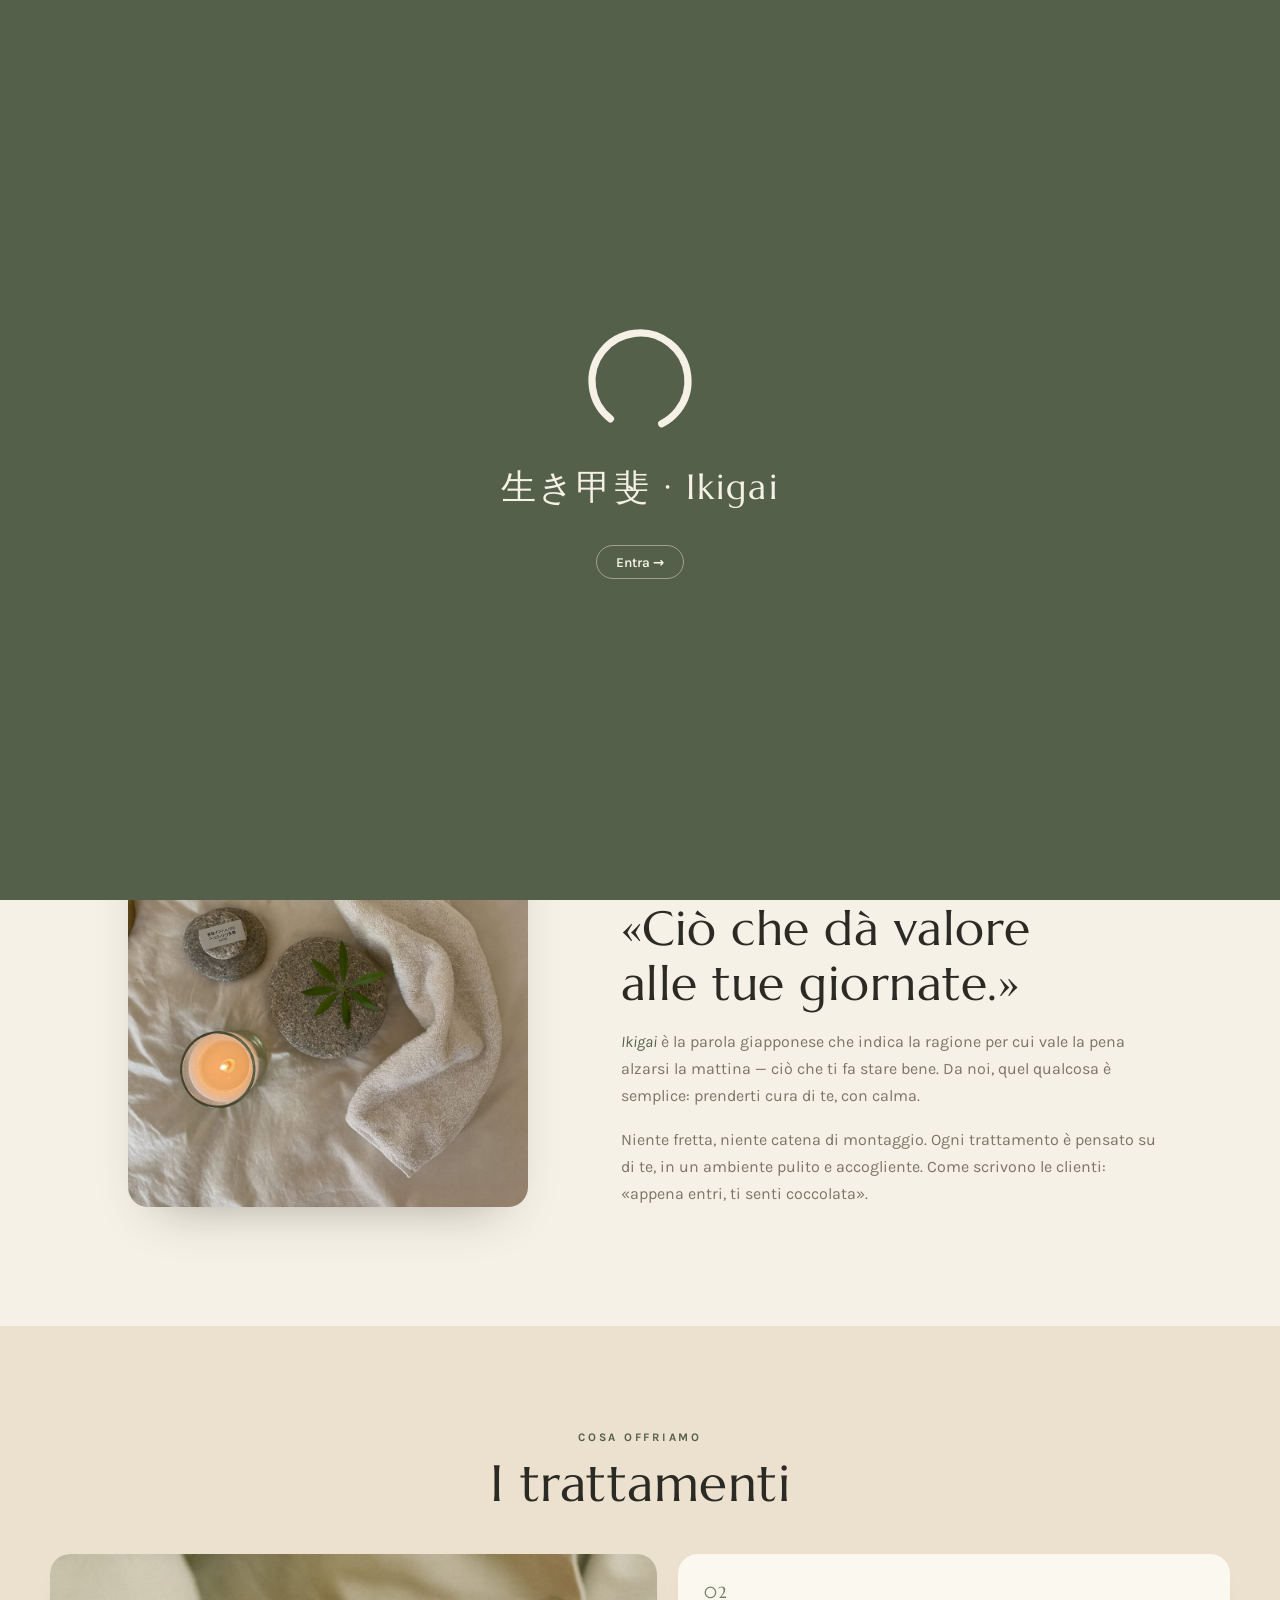
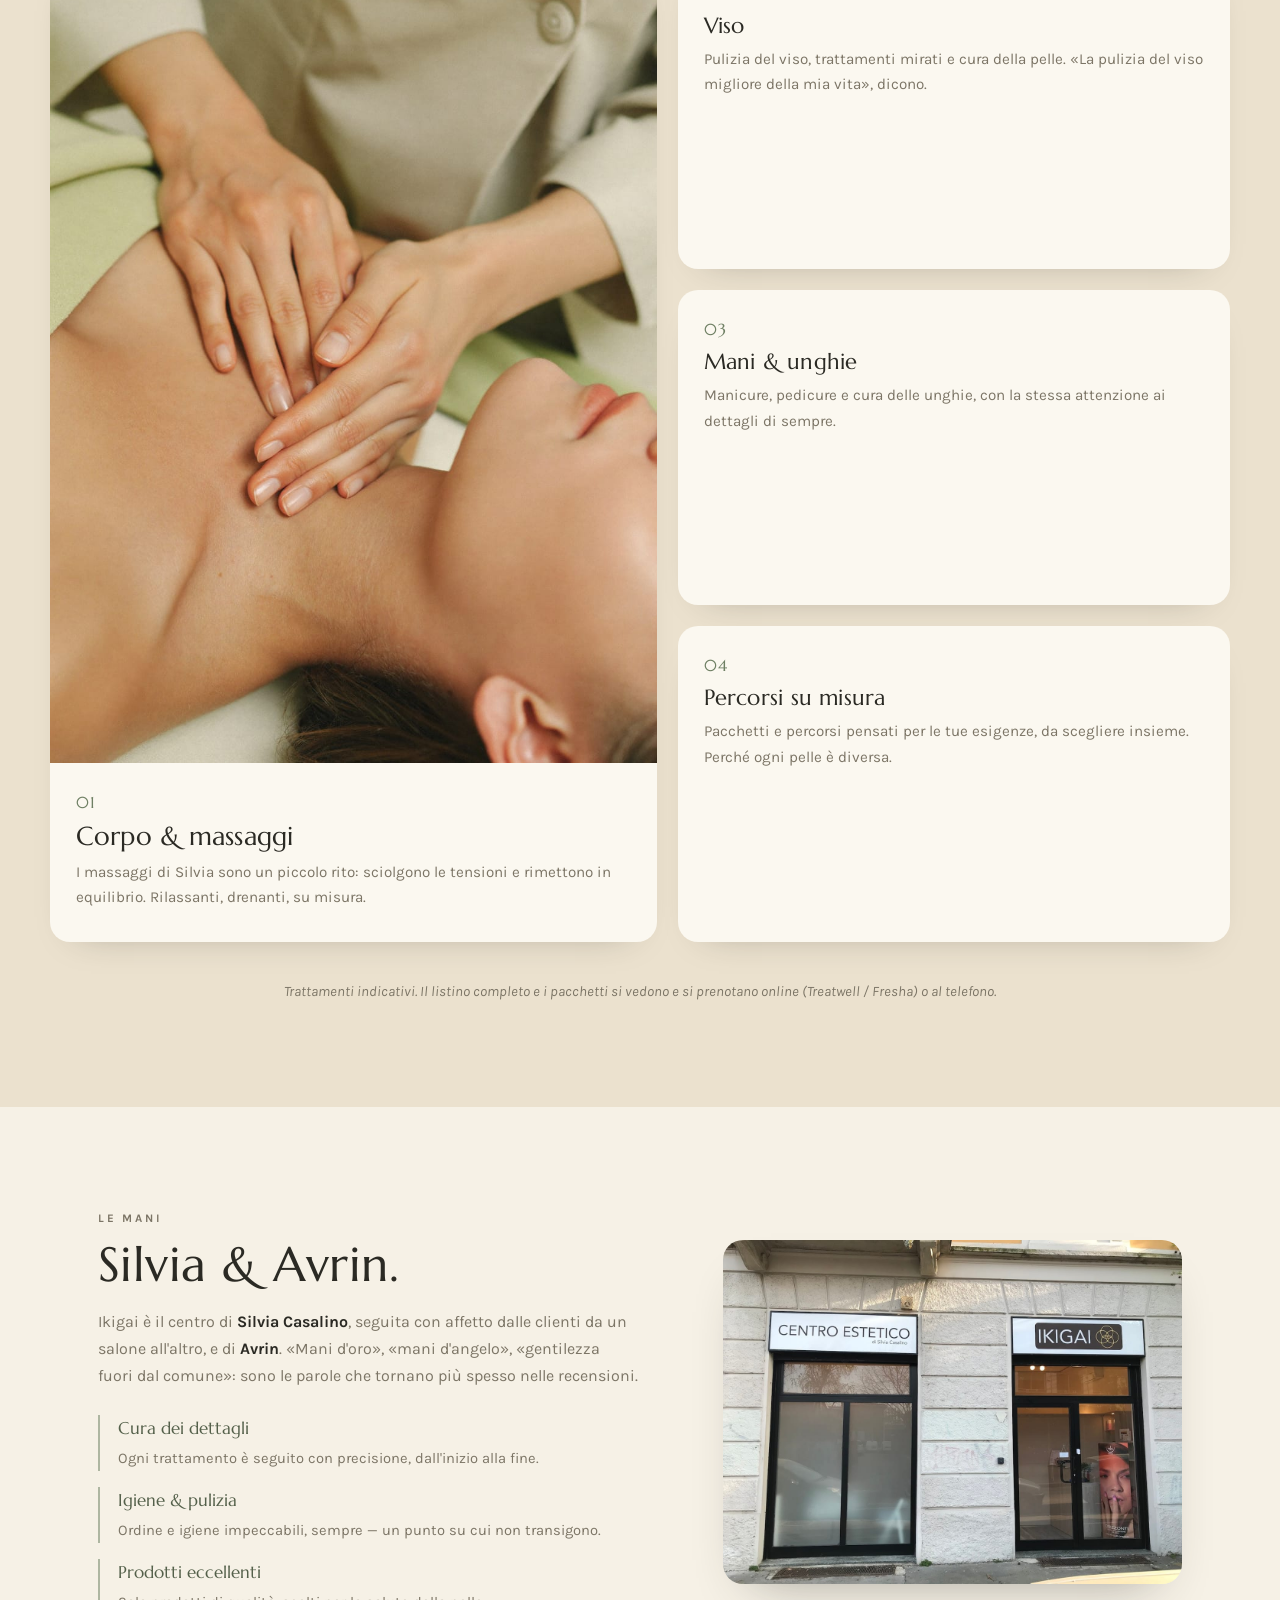
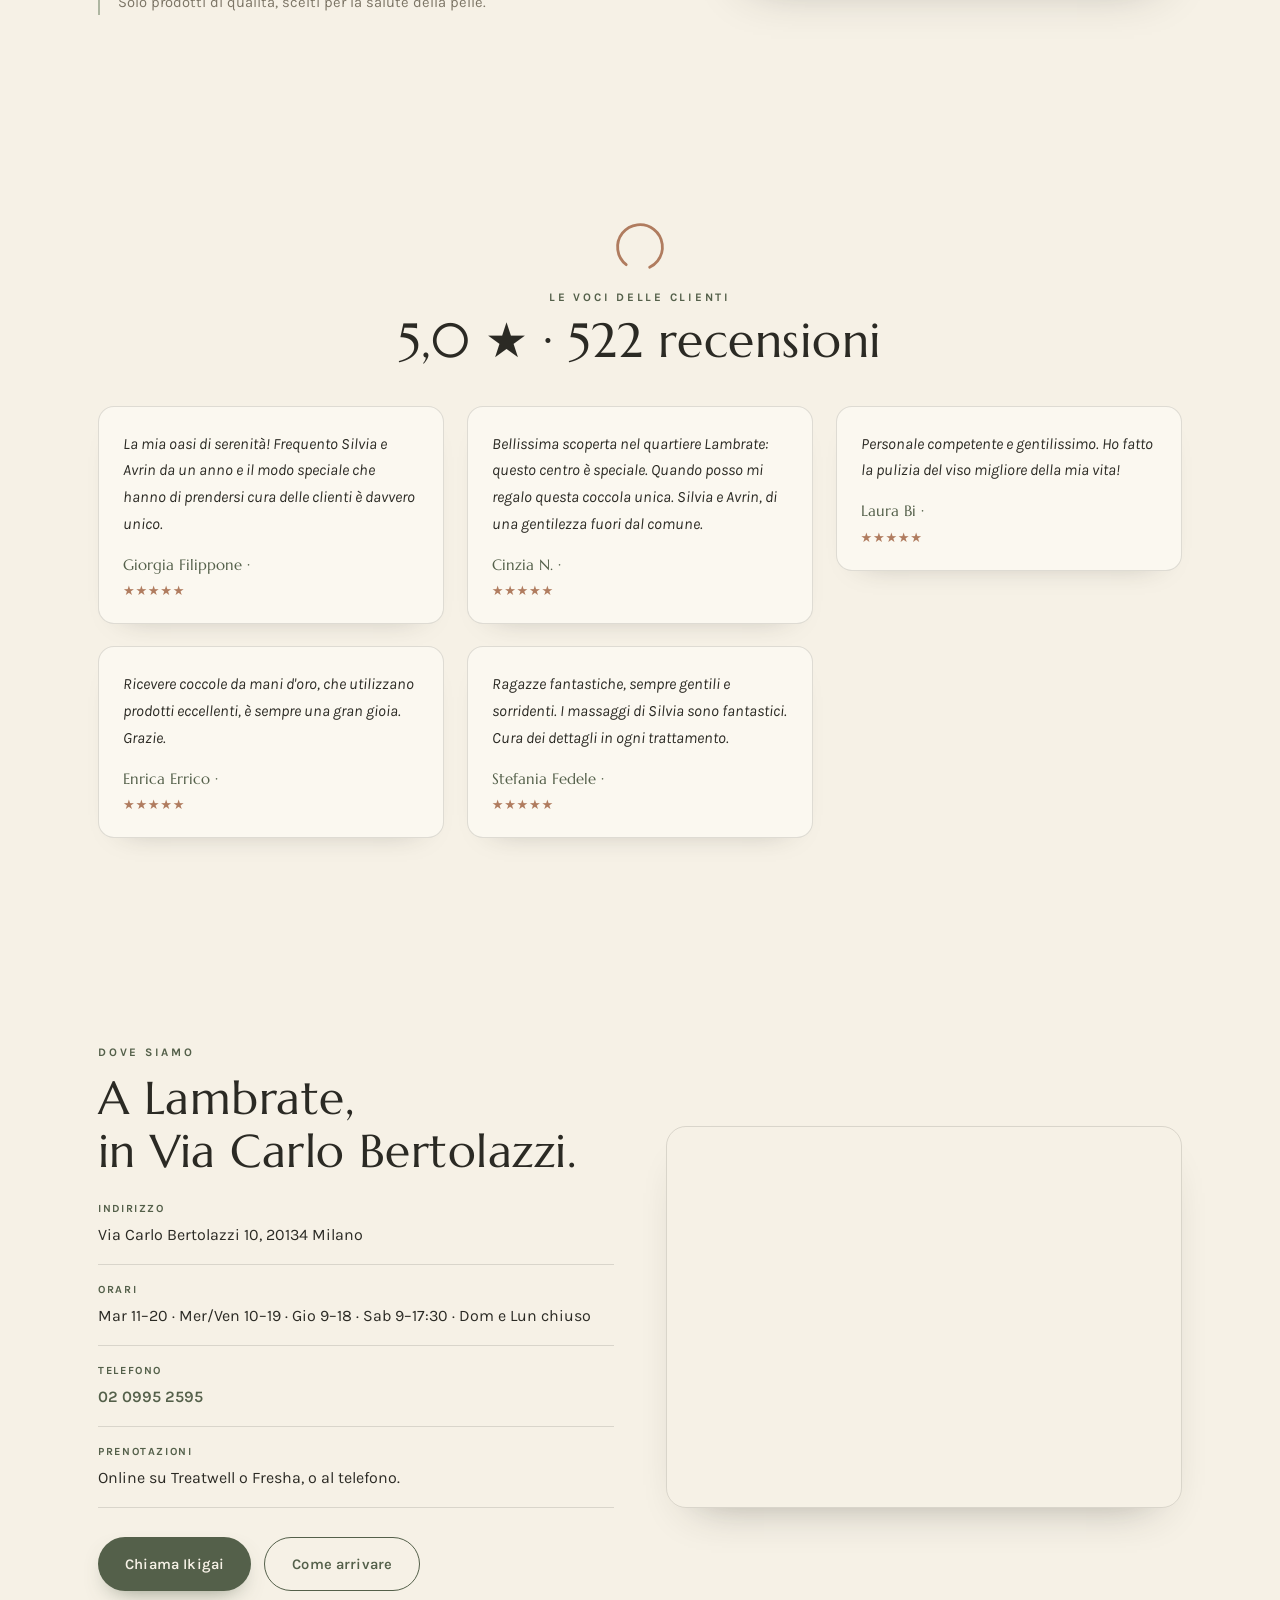
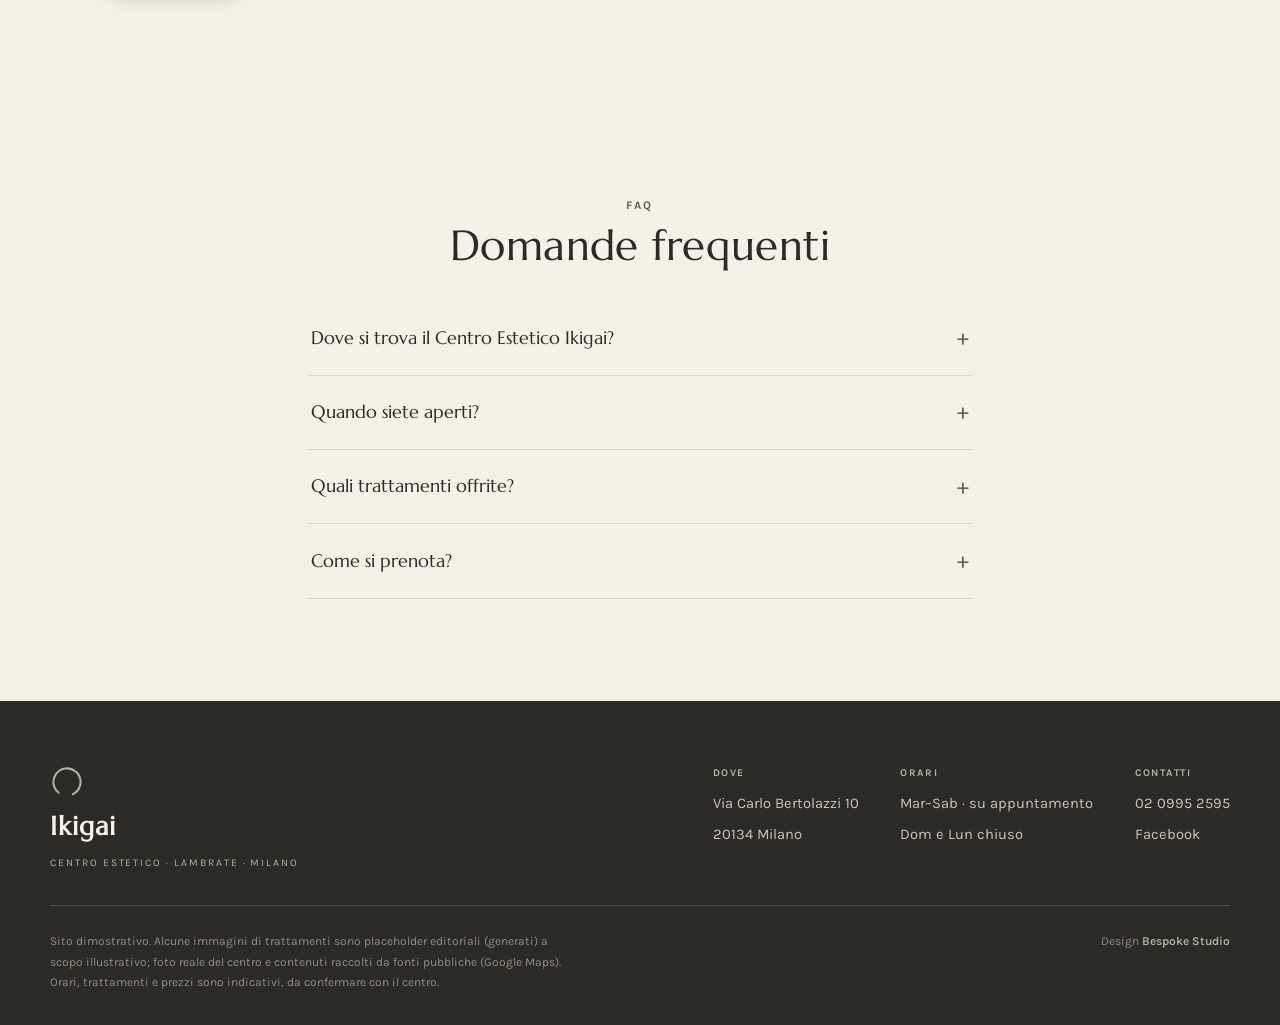
==== index.html @ fe8ebd53 "Ikigai — sito vetrina centro estetico Lambrate Co-Authored-By: Claude Opus 4.8 <noreply@anthropic.co" ====
<!DOCTYPE html>
<html lang="it">
<head>
<meta charset="UTF-8" />
<meta name="viewport" content="width=device-width, initial-scale=1.0" />
<title>Ikigai — centro estetico & benessere a Lambrate · Milano</title>
<meta name="description" content="Centro Estetico Ikigai di Silvia Casalino: la tua oasi di serenità a Lambrate (Via Carlo Bertolazzi 10, Milano). Viso, corpo, massaggi e unghie. 5,0 su 522 recensioni. Prenditi cura di te." />
<link rel="canonical" href="https://rotenzark.github.io/ikigai/" />
<meta name="theme-color" content="#556049" />
<meta property="og:type" content="business.business" />
<meta property="og:site_name" content="Ikigai — Centro Estetico" />
<meta property="og:title" content="Ikigai — centro estetico & benessere · Lambrate" />
<meta property="og:description" content="La tua oasi di serenità a Lambrate. Viso, corpo, massaggi e unghie. 5,0 su 522 recensioni." />
<meta property="og:image" content="https://rotenzark.github.io/ikigai/img/og-image.jpg" />
<meta property="og:url" content="https://rotenzark.github.io/ikigai/" />
<meta property="og:locale" content="it_IT" />
<meta name="twitter:card" content="summary_large_image" />
<meta name="twitter:title" content="Ikigai — Centro Estetico · Lambrate, Milano" />
<meta name="twitter:description" content="La tua oasi di serenità. Viso, corpo, massaggi e unghie. 5,0/522." />
<meta name="twitter:image" content="https://rotenzark.github.io/ikigai/img/og-image.jpg" />
<link rel="icon" href="img/favicon.svg" type="image/svg+xml" />
<link rel="icon" href="img/favicon-32.png" sizes="32x32" type="image/png" />
<link rel="apple-touch-icon" href="img/apple-touch-icon.png" />
<link rel="preconnect" href="https://fonts.googleapis.com" />
<link rel="preconnect" href="https://fonts.gstatic.com" crossorigin />
<link href="https://fonts.googleapis.com/css2?family=Marcellus&family=Karla:wght@400;500;600;700&display=swap" rel="stylesheet" />
<link rel="stylesheet" href="css/styles.css?v=1" />
<script type="application/ld+json">
{
  "@context": "https://schema.org", "@type": "DaySpa",
  "name": "Centro Estetico Ikigai",
  "description": "Centro estetico e benessere a Lambrate, Milano: trattamenti viso, corpo, massaggi e unghie. La tua oasi di serenità.",
  "url": "https://rotenzark.github.io/ikigai/",
  "telephone": "+390209952595", "priceRange": "€€",
  "image": "https://rotenzark.github.io/ikigai/img/hero-viso.jpg",
  "address": { "@type": "PostalAddress", "streetAddress": "Via Carlo Bertolazzi 10", "addressLocality": "Milano", "postalCode": "20134", "addressCountry": "IT" },
  "geo": { "@type": "GeoCoordinates", "latitude": 45.4838968, "longitude": 9.2400491 },
  "aggregateRating": { "@type": "AggregateRating", "ratingValue": "5.0", "reviewCount": "522" },
  "openingHoursSpecification": [
    { "@type": "OpeningHoursSpecification", "dayOfWeek": "Tuesday", "opens": "11:00", "closes": "20:00" },
    { "@type": "OpeningHoursSpecification", "dayOfWeek": ["Wednesday","Friday"], "opens": "10:00", "closes": "19:00" },
    { "@type": "OpeningHoursSpecification", "dayOfWeek": "Thursday", "opens": "09:00", "closes": "18:00" },
    { "@type": "OpeningHoursSpecification", "dayOfWeek": "Saturday", "opens": "09:00", "closes": "17:30" }
  ],
  "sameAs": ["https://www.facebook.com/CentroEsteticoIkigai"]
}
</script>
<script type="application/ld+json">
{
  "@context": "https://schema.org", "@type": "FAQPage",
  "mainEntity": [
    { "@type": "Question", "name": "Dove si trova il Centro Estetico Ikigai?", "acceptedAnswer": { "@type": "Answer", "text": "In Via Carlo Bertolazzi 10, a Lambrate (Milano)." } },
    { "@type": "Question", "name": "Quando siete aperti?", "acceptedAnswer": { "@type": "Answer", "text": "Martedì 11–20, mercoledì e venerdì 10–19, giovedì 9–18, sabato 9–17:30. Domenica e lunedì chiuso." } },
    { "@type": "Question", "name": "Quali trattamenti offrite?", "acceptedAnswer": { "@type": "Answer", "text": "Trattamenti viso, corpo e massaggi, unghie, e percorsi personalizzati. Su appuntamento." } },
    { "@type": "Question", "name": "Come si prenota?", "acceptedAnswer": { "@type": "Answer", "text": "Online tramite Treatwell o Fresha, oppure chiamando lo 02 0995 2595." } }
  ]
}
</script>
</head>
<body>

<div id="intro" aria-hidden="true">
  <div class="intro-mark">
    <svg class="enso enso-lg" viewBox="0 0 100 100" aria-hidden="true"><circle cx="50" cy="50" r="40" pathLength="100"/></svg>
    <p>生き甲斐 · Ikigai</p>
  </div>
  <button id="intro-skip" data-i18n="intro.skip">Entra →</button>
</div>

<header id="site-header">
  <a href="#top" class="brand" aria-label="Ikigai — home">
    <svg class="enso" viewBox="0 0 100 100" aria-hidden="true"><circle cx="50" cy="50" r="40" pathLength="100"/></svg>
    <span class="brand-txt"><b>Ikigai</b><i data-i18n="brand.sub">Centro estetico · Lambrate</i></span>
  </a>
  <nav class="nav" aria-label="Navigazione">
    <a href="#ikigai" data-i18n="nav.ikigai">Il nome</a>
    <a href="#trattamenti" data-i18n="nav.tratt">Trattamenti</a>
    <a href="#mani" data-i18n="nav.mani">Silvia &amp; Avrin</a>
    <a href="#dove" data-i18n="nav.dove">Dove</a>
  </nav>
  <div class="head-actions">
    <div class="lang" role="group" aria-label="Lingua"><button data-lang="it" class="active">IT</button><span>/</span><button data-lang="en">EN</button></div>
    <a class="btn-book" href="tel:+390209952595"><span data-i18n="cta.book">Prenota</span></a>
    <button id="burger" aria-label="Menu" aria-expanded="false"><span></span><span></span><span></span></button>
  </div>
</header>

<!-- HERO -->
<section id="top" class="hero">
  <div class="hero-copy">
    <p class="hero-kicker reveal" data-i18n="hero.kicker">Centro estetico &amp; benessere · Lambrate</p>
    <h1 class="hero-title reveal reveal-d1">Ikigai</h1>
    <p class="hero-claim reveal reveal-d1" data-i18n="hero.claim">La tua oasi di serenità.</p>
    <p class="hero-sub reveal reveal-d2" data-i18n="hero.sub">Un piccolo centro estetico in Via Carlo Bertolazzi, dove Silvia e Avrin si prendono cura di te con mani d'oro. Viso, corpo, massaggi e unghie — con la calma e la cura di una vera coccola.</p>
    <div class="hero-cta reveal reveal-d3">
      <a class="btn btn-solid" href="tel:+390209952595" data-i18n="hero.cta1">Prenota il tuo momento</a>
      <a class="btn btn-line" href="#trattamenti" data-i18n="hero.cta2">I trattamenti</a>
    </div>
    <div class="hero-facts reveal reveal-d3">
      <span class="hf-live"><span id="live-dot"></span> <span id="live-text" data-i18n="hero.live">Controllo orari…</span></span>
      <span data-i18n="hero.f2">★ 5,0 · 522 recensioni</span>
    </div>
  </div>
  <div class="hero-media reveal reveal-d2">
    <svg class="hero-enso enso" viewBox="0 0 100 100" aria-hidden="true"><circle cx="50" cy="50" r="40" pathLength="100"/></svg>
    <figure class="hero-photo"><img src="img/hero-viso.jpg" alt="Un trattamento viso rilassante da Ikigai" width="1200" height="1600" fetchpriority="high" /></figure>
  </div>
</section>

<!-- IKIGAI · il nome -->
<section id="ikigai" class="section ikigai-s">
  <figure class="ikigai-photo reveal"><img src="img/zen.jpg" alt="Dettaglio zen: candela, pietre e foglia" width="1000" height="1000" loading="lazy" /></figure>
  <div class="ikigai-copy reveal">
    <svg class="enso enso-accent" viewBox="0 0 100 100" aria-hidden="true"><circle cx="50" cy="50" r="40" pathLength="100"/></svg>
    <p class="kicker" data-i18n="ikigai.kicker">Il nome</p>
    <h2 data-i18n="ikigai.h2">«Ciò che dà valore<br>alle tue giornate.»</h2>
    <p data-i18n="ikigai.p1"><em>Ikigai</em> è la parola giapponese che indica la ragione per cui vale la pena alzarsi la mattina — ciò che ti fa stare bene. Da noi, quel qualcosa è semplice: prenderti cura di te, con calma.</p>
    <p data-i18n="ikigai.p2">Niente fretta, niente catena di montaggio. Ogni trattamento è pensato su di te, in un ambiente pulito e accogliente. Come scrivono le clienti: «appena entri, ti senti coccolata».</p>
  </div>
</section>

<!-- TRATTAMENTI -->
<section id="trattamenti" class="section trattamenti">
  <div class="tratt-head reveal"><p class="kicker" data-i18n="tratt.kicker">Cosa offriamo</p><h2 data-i18n="tratt.h2">I trattamenti</h2></div>
  <div class="tratt-grid">
    <article class="tr tr-feat reveal">
      <figure><img src="img/mani.jpg" alt="Un massaggio rilassante" width="1000" height="1250" loading="lazy" /></figure>
      <div class="tr-txt"><span class="tr-n">01</span><h3 data-i18n="t.1t">Corpo &amp; massaggi</h3><p data-i18n="t.1p">I massaggi di Silvia sono un piccolo rito: sciolgono le tensioni e rimettono in equilibrio. Rilassanti, drenanti, su misura.</p></div>
    </article>
    <article class="tr reveal reveal-d1"><span class="tr-n">02</span><h3 data-i18n="t.2t">Viso</h3><p data-i18n="t.2p">Pulizia del viso, trattamenti mirati e cura della pelle. «La pulizia del viso migliore della mia vita», dicono.</p></article>
    <article class="tr reveal reveal-d2"><span class="tr-n">03</span><h3 data-i18n="t.3t">Mani &amp; unghie</h3><p data-i18n="t.3p">Manicure, pedicure e cura delle unghie, con la stessa attenzione ai dettagli di sempre.</p></article>
    <article class="tr reveal reveal-d3"><span class="tr-n">04</span><h3 data-i18n="t.4t">Percorsi su misura</h3><p data-i18n="t.4p">Pacchetti e percorsi pensati per le tue esigenze, da scegliere insieme. Perché ogni pelle è diversa.</p></article>
  </div>
  <p class="tratt-note" data-i18n="tratt.note">Trattamenti indicativi. Il listino completo e i pacchetti si vedono e si prenotano online (Treatwell / Fresha) o al telefono.</p>
</section>

<!-- MANI · Silvia & Avrin -->
<section id="mani" class="section mani">
  <div class="mani-copy reveal">
    <p class="kicker" data-i18n="mani.kicker">Le mani</p>
    <h2 data-i18n="mani.h2">Silvia &amp; Avrin.</h2>
    <p data-i18n="mani.p1">Ikigai è il centro di <b>Silvia Casalino</b>, seguita con affetto dalle clienti da un salone all'altro, e di <b>Avrin</b>. «Mani d'oro», «mani d'angelo», «gentilezza fuori dal comune»: sono le parole che tornano più spesso nelle recensioni.</p>
    <ul class="mani-list">
      <li><b data-i18n="m.1t">Cura dei dettagli</b><span data-i18n="m.1p">Ogni trattamento è seguito con precisione, dall'inizio alla fine.</span></li>
      <li><b data-i18n="m.2t">Igiene &amp; pulizia</b><span data-i18n="m.2p">Ordine e igiene impeccabili, sempre — un punto su cui non transigono.</span></li>
      <li><b data-i18n="m.3t">Prodotti eccellenti</b><span data-i18n="m.3p">Solo prodotti di qualità, scelti per la salute della pelle.</span></li>
    </ul>
  </div>
  <figure class="mani-photo reveal"><img src="img/facciata.jpg" alt="L'ingresso del centro estetico Ikigai in Via Carlo Bertolazzi" width="1200" height="900" loading="lazy" /></figure>
</section>

<!-- RECENSIONI -->
<section id="recensioni" class="section recensioni">
  <div class="rev-head reveal">
    <svg class="enso enso-accent" viewBox="0 0 100 100" aria-hidden="true"><circle cx="50" cy="50" r="40" pathLength="100"/></svg>
    <p class="kicker" data-i18n="rev.kicker">Le voci delle clienti</p><h2 data-i18n="rev.h2">5,0 ★ · 522 recensioni</h2>
  </div>
  <div class="rev-grid">
    <blockquote class="rev reveal"><p>La mia oasi di serenità! Frequento Silvia e Avrin da un anno e il modo speciale che hanno di prendersi cura delle clienti è davvero unico.</p><cite>Giorgia Filippone · <span>★★★★★</span></cite></blockquote>
    <blockquote class="rev reveal reveal-d1"><p>Ricevere coccole da mani d'oro, che utilizzano prodotti eccellenti, è sempre una gran gioia. Grazie.</p><cite>Enrica Errico · <span>★★★★★</span></cite></blockquote>
    <blockquote class="rev reveal reveal-d2"><p>Bellissima scoperta nel quartiere Lambrate: questo centro è speciale. Quando posso mi regalo questa coccola unica. Silvia e Avrin, di una gentilezza fuori dal comune.</p><cite>Cinzia N. · <span>★★★★★</span></cite></blockquote>
    <blockquote class="rev reveal"><p>Ragazze fantastiche, sempre gentili e sorridenti. I massaggi di Silvia sono fantastici. Cura dei dettagli in ogni trattamento.</p><cite>Stefania Fedele · <span>★★★★★</span></cite></blockquote>
    <blockquote class="rev reveal reveal-d1"><p>Personale competente e gentilissimo. Ho fatto la pulizia del viso migliore della mia vita!</p><cite>Laura Bi · <span>★★★★★</span></cite></blockquote>
  </div>
</section>

<!-- DOVE -->
<section id="dove" class="section dove">
  <div class="dove-grid">
    <div class="dove-info reveal">
      <p class="kicker" data-i18n="dove.kicker">Dove siamo</p>
      <h2 data-i18n="dove.h2">A Lambrate,<br>in Via Carlo Bertolazzi.</h2>
      <ul class="dove-list">
        <li><b data-i18n="dove.addr">Indirizzo</b> Via Carlo Bertolazzi 10, 20134 Milano</li>
        <li><b data-i18n="dove.hours">Orari</b> <span data-i18n="dove.hoursv">Mar 11–20 · Mer/Ven 10–19 · Gio 9–18 · Sab 9–17:30 · Dom e Lun chiuso</span></li>
        <li><b data-i18n="dove.phone">Telefono</b> <a href="tel:+390209952595">02 0995 2595</a></li>
        <li><b data-i18n="dove.book">Prenotazioni</b> <span data-i18n="dove.bookv">Online su Treatwell o Fresha, o al telefono.</span></li>
      </ul>
      <div class="dove-cta">
        <a class="btn btn-solid" href="tel:+390209952595" data-i18n="dove.call">Chiama Ikigai</a>
        <a class="btn btn-line" href="https://www.google.com/maps/dir/?api=1&destination=Centro+Estetico+Ikigai+Via+Carlo+Bertolazzi+10+Milano" target="_blank" rel="noopener" data-i18n="dove.route">Come arrivare</a>
      </div>
    </div>
    <div class="dove-map reveal"><iframe title="Mappa Centro Estetico Ikigai" src="https://www.google.com/maps?q=Centro+Estetico+Ikigai+Via+Carlo+Bertolazzi+10+Milano&output=embed" loading="lazy" referrerpolicy="no-referrer-when-downgrade"></iframe></div>
  </div>
</section>

<!-- FAQ -->
<section id="faq" class="section faq">
  <div class="faq-head reveal"><p class="kicker">FAQ</p><h2 data-i18n="faq.h2">Domande frequenti</h2></div>
  <div class="faq-list reveal">
    <details><summary data-i18n="faq.q1">Dove si trova il Centro Estetico Ikigai?</summary><p data-i18n="faq.a1">In Via Carlo Bertolazzi 10, a Lambrate (Milano).</p></details>
    <details><summary data-i18n="faq.q2">Quando siete aperti?</summary><p data-i18n="faq.a2">Martedì 11–20, mercoledì e venerdì 10–19, giovedì 9–18, sabato 9–17:30. Domenica e lunedì chiuso.</p></details>
    <details><summary data-i18n="faq.q3">Quali trattamenti offrite?</summary><p data-i18n="faq.a3">Trattamenti viso, corpo e massaggi, unghie e percorsi personalizzati. Su appuntamento.</p></details>
    <details><summary data-i18n="faq.q4">Come si prenota?</summary><p data-i18n="faq.a4">Online tramite Treatwell o Fresha, oppure chiamando lo 02 0995 2595.</p></details>
  </div>
</section>

<footer id="site-footer">
  <div class="foot-main">
    <div class="foot-brand">
      <svg class="enso" viewBox="0 0 100 100" aria-hidden="true"><circle cx="50" cy="50" r="40" pathLength="100"/></svg>
      <b>Ikigai</b><i data-i18n="foot.sub">Centro estetico · Lambrate · Milano</i>
    </div>
    <div class="foot-cols">
      <div><b data-i18n="foot.where">Dove</b><span>Via Carlo Bertolazzi 10</span><span>20134 Milano</span></div>
      <div><b data-i18n="foot.hours">Orari</b><span>Mar–Sab · su appuntamento</span><span data-i18n="foot.hours2">Dom e Lun chiuso</span></div>
      <div><b data-i18n="foot.contact">Contatti</b><a href="tel:+390209952595">02 0995 2595</a><a href="https://www.facebook.com/CentroEsteticoIkigai" target="_blank" rel="noopener">Facebook</a></div>
    </div>
  </div>
  <div class="foot-bottom">
    <p data-i18n="foot.disclaimer">Sito dimostrativo. Alcune immagini di trattamenti sono placeholder editoriali (generati) a scopo illustrativo; foto reale del centro e contenuti raccolti da fonti pubbliche (Google Maps). Orari, trattamenti e prezzi sono indicativi, da confermare con il centro.</p>
    <p class="foot-credit">Design <a href="https://bespokestud.io" target="_blank" rel="noopener">Bespoke Studio</a></p>
  </div>
</footer>

<nav class="action-bar" aria-label="Azioni rapide">
  <a href="tel:+390209952595"><span data-i18n="ab.call">Chiama</span></a>
  <a href="#trattamenti"><span data-i18n="ab.tratt">Trattamenti</span></a>
  <a href="https://www.google.com/maps/dir/?api=1&destination=Centro+Estetico+Ikigai+Via+Carlo+Bertolazzi+10+Milano" target="_blank" rel="noopener"><span data-i18n="ab.route">Indicazioni</span></a>
</nav>

<script src="js/main.js?v=1"></script>
</body>
</html>
---- css/styles.css ----
/* ===== IKIGAI · styles.css ===== */
:root{
  --paper:#F6F1E6; --sand:#EBE1CE; --card:#FBF8F0;
  --ink:#2B2A24; --sage:#6E7F63; --sage-deep:#54604A; --sage-soft:#AEB6A1;
  --clay:#B07C5F; --muted:#7C7566; --line:rgba(43,42,36,.14);
  --disp:'Marcellus',Georgia,'Times New Roman',serif;
  --sans:'Karla',system-ui,-apple-system,sans-serif;
  --wrap:1180px;
}
*{margin:0;padding:0;box-sizing:border-box}
html{scroll-behavior:smooth;overflow-x:clip;-webkit-text-size-adjust:100%}
body{font-family:var(--sans);background:var(--paper);color:var(--ink);line-height:1.7;-webkit-font-smoothing:antialiased;overflow-x:clip}
img{max-width:100%;display:block}
a{color:inherit;text-decoration:none}
h1,h2,h3{font-family:var(--disp);font-weight:400;line-height:1.14;letter-spacing:.01em}
em{font-style:italic}
.section{padding:clamp(3.6rem,8vw,7rem) clamp(1.15rem,5vw,3rem);max-width:var(--wrap);margin:0 auto;overflow-x:clip}
.kicker{font-family:var(--sans);font-size:.72rem;font-weight:700;letter-spacing:.24em;text-transform:uppercase;color:var(--sage-deep)}

/* ensō motif */
.enso{width:34px;height:34px;flex:none}
.enso circle{fill:none;stroke:var(--sage);stroke-width:6;stroke-linecap:round;stroke-dasharray:82 18;transform:rotate(128deg);transform-origin:50% 50%}
.enso-lg{width:120px;height:120px}

/* buttons */
.btn{display:inline-flex;align-items:center;gap:.5rem;font-family:var(--sans);font-weight:600;font-size:.92rem;letter-spacing:.01em;padding:.85rem 1.7rem;border-radius:999px;transition:transform .18s,background .18s,color .18s,box-shadow .18s;cursor:pointer;white-space:nowrap}
.btn-solid{background:var(--sage-deep);color:var(--paper);box-shadow:0 10px 24px -13px rgba(84,96,74,.8)}
.btn-solid:hover{background:var(--ink);transform:translateY(-2px)}
.btn-line{border:1.5px solid var(--sage-deep);color:var(--sage-deep)}
.btn-line:hover{background:var(--sage-deep);color:var(--paper);transform:translateY(-2px)}

/* ===== INTRO ===== */
#intro{position:fixed;inset:0;z-index:120;background:var(--sage-deep);display:flex;flex-direction:column;align-items:center;justify-content:center;gap:1.4rem;transition:opacity .7s ease,visibility .7s}
#intro.done{opacity:0;visibility:hidden}
.intro-mark{display:flex;flex-direction:column;align-items:center;gap:1.1rem}
.intro-mark .enso circle{stroke:var(--paper);stroke-dashoffset:82;animation:draw 1.4s ease forwards}
.intro-mark p{font-family:var(--disp);font-size:clamp(1.5rem,4.4vw,2.2rem);color:var(--paper);letter-spacing:.06em;animation:fadeUp .9s .6s ease both}
#intro-skip{margin-top:.3rem;background:none;border:1px solid rgba(246,241,230,.45);color:var(--paper);padding:.5rem 1.2rem;border-radius:999px;font-family:var(--sans);font-size:.85rem;font-weight:600;cursor:pointer;transition:background .2s}
#intro-skip:hover{background:rgba(246,241,230,.14)}
@keyframes draw{to{stroke-dashoffset:0}}
@keyframes fadeUp{from{opacity:0;transform:translateY(12px)}to{opacity:1;transform:none}}

/* ===== HEADER ===== */
#site-header{position:sticky;top:0;z-index:90;display:flex;align-items:center;justify-content:space-between;gap:1rem;padding:.7rem clamp(1.15rem,5vw,3rem);background:rgba(246,241,230,.84);backdrop-filter:blur(11px);border-bottom:1px solid transparent;transition:border-color .3s,box-shadow .3s}
#site-header.scrolled{border-color:var(--line);box-shadow:0 6px 24px -18px rgba(43,42,36,.4)}
.brand{display:flex;align-items:center;gap:.55rem}
.brand-txt{display:flex;flex-direction:column;line-height:1.06}
.brand-txt b{font-family:var(--disp);font-size:1.28rem;font-weight:400;letter-spacing:.04em;color:var(--ink)}
.brand-txt i{font-style:normal;font-size:.58rem;letter-spacing:.2em;text-transform:uppercase;color:var(--muted)}
.nav{display:flex;gap:1.7rem}
.nav a{font-size:.9rem;font-weight:500;color:var(--ink);position:relative;padding:.2rem 0}
.nav a::after{content:"";position:absolute;left:0;bottom:-2px;width:0;height:1.5px;background:var(--sage);transition:width .25s}
.nav a:hover::after{width:100%}
.head-actions{display:flex;align-items:center;gap:.9rem}
.lang{display:flex;align-items:center;gap:.25rem;font-size:.82rem;color:var(--muted)}
.lang button{background:none;border:none;font-family:var(--sans);font-size:.82rem;color:var(--muted);cursor:pointer;padding:.1rem .2rem}
.lang button.active{color:var(--sage-deep);font-weight:700}
.btn-book{background:var(--sage-deep);color:var(--paper);padding:.5rem 1.2rem;border-radius:999px;font-size:.85rem;font-weight:600;transition:background .2s,transform .2s}
.btn-book:hover{background:var(--ink);transform:translateY(-1px)}
#burger{display:none;flex-direction:column;gap:5px;background:none;border:none;cursor:pointer;padding:.3rem}
#burger span{width:23px;height:2px;background:var(--ink);border-radius:2px;transition:.3s}
#burger[aria-expanded="true"] span:nth-child(1){transform:translateY(7px) rotate(45deg)}
#burger[aria-expanded="true"] span:nth-child(2){opacity:0}
#burger[aria-expanded="true"] span:nth-child(3){transform:translateY(-7px) rotate(-45deg)}

/* ===== HERO ===== */
.hero{max-width:var(--wrap);margin:0 auto;padding:clamp(2rem,5vw,4rem) clamp(1.15rem,5vw,3rem) clamp(2.6rem,6vw,4.5rem);display:grid;grid-template-columns:1.05fr .95fr;gap:clamp(1.5rem,4vw,3.6rem);align-items:center}
.hero-kicker{font-size:.76rem;font-weight:700;letter-spacing:.2em;text-transform:uppercase;color:var(--sage-deep)}
.hero-title{font-family:var(--disp);font-size:clamp(3.4rem,9vw,6rem);color:var(--ink);margin:.5rem 0 .3rem;letter-spacing:.03em}
.hero-claim{font-family:var(--disp);font-style:italic;font-size:clamp(1.3rem,3vw,1.9rem);color:var(--sage-deep);margin-bottom:1.2rem}
.hero-sub{color:var(--muted);font-size:1.06rem;max-width:46ch}
.hero-cta{display:flex;gap:.8rem;flex-wrap:wrap;margin-top:1.7rem}
.hero-facts{display:flex;gap:1.6rem;flex-wrap:wrap;margin-top:1.9rem;padding-top:1.5rem;border-top:1px solid var(--line);font-size:.92rem;color:var(--ink)}
.hf-live{display:inline-flex;align-items:center;gap:.4rem}
#live-dot{display:inline-block;width:8px;height:8px;border-radius:50%;background:var(--muted)}
#live-dot.open{background:#3f8f52;box-shadow:0 0 0 3px rgba(63,143,82,.2)}
#live-dot.closed{background:var(--clay);box-shadow:0 0 0 3px rgba(176,124,95,.2)}
.hero-media{position:relative;display:flex;justify-content:center}
.hero-enso{position:absolute;width:min(112%,520px);height:auto;top:50%;left:50%;transform:translate(-50%,-50%);z-index:0;opacity:.5}
.hero-enso circle{stroke:var(--sage-soft);stroke-width:2.5}
.hero-photo{position:relative;z-index:1;width:min(78%,360px);aspect-ratio:3/4;border-radius:200px 200px 20px 20px;overflow:hidden;box-shadow:0 30px 60px -30px rgba(43,42,36,.5)}
.hero-photo img{width:100%;height:100%;object-fit:cover}

/* ===== IKIGAI (nome) ===== */
.ikigai-s{display:grid;grid-template-columns:.9fr 1.1fr;gap:clamp(2rem,5vw,4.5rem);align-items:center}
.ikigai-photo{border-radius:20px;overflow:hidden;max-width:400px;justify-self:center;aspect-ratio:1/1;box-shadow:0 24px 50px -30px rgba(43,42,36,.45)}
.ikigai-photo img{width:100%;height:100%;object-fit:cover}
.ikigai-copy{position:relative}
.enso-accent{width:56px;height:56px;margin-bottom:.6rem}
.enso-accent circle{stroke:var(--clay);stroke-width:5}
.ikigai-copy h2{font-size:clamp(2rem,4.6vw,3rem);color:var(--ink);margin:.3rem 0 1.1rem}
.ikigai-copy p{color:var(--muted);margin-bottom:1rem;max-width:54ch}
.ikigai-copy em{font-style:italic;color:var(--sage-deep)}

/* ===== TRATTAMENTI ===== */
.trattamenti{background:var(--sand);max-width:none;border-radius:0}
.trattamenti>*{max-width:var(--wrap);margin-inline:auto}
.tratt-head{text-align:center;margin-bottom:2.6rem}
.tratt-head h2{font-size:clamp(2rem,5vw,3.2rem);color:var(--ink);margin-top:.4rem}
.tratt-grid{display:grid;grid-template-columns:1.1fr 1fr;gap:1.3rem;align-items:stretch}
.tr{background:var(--card);border-radius:20px;padding:1.6rem 1.6rem;box-shadow:0 16px 36px -28px rgba(43,42,36,.4)}
.tr-n{font-family:var(--disp);font-size:1rem;color:var(--sage);letter-spacing:.1em}
.tr h3{font-size:1.4rem;color:var(--ink);margin:.4rem 0 .5rem}
.tr p{font-size:.95rem;color:var(--muted)}
.tr-feat{grid-column:1;grid-row:1 / 4;display:flex;flex-direction:column;padding:0;overflow:hidden}
.tr-feat figure{flex:1;min-height:230px;overflow:hidden}
.tr-feat figure img{width:100%;height:100%;object-fit:cover}
.tr-feat .tr-txt{padding:1.6rem 1.6rem 1.9rem}
.tr-feat h3{font-size:1.6rem}
.tratt-note{text-align:center;margin-top:2.4rem;font-size:.9rem;color:var(--muted);font-style:italic}

/* ===== MANI ===== */
.mani{display:grid;grid-template-columns:1.1fr .9fr;gap:clamp(2rem,5vw,4rem);align-items:center}
.mani-copy h2{font-size:clamp(2rem,4.6vw,3rem);color:var(--ink);margin:.5rem 0 1rem}
.mani-copy p{color:var(--muted);max-width:54ch}
.mani-copy b{color:var(--ink)}
.mani-list{list-style:none;display:flex;flex-direction:column;gap:1rem;margin-top:1.6rem}
.mani-list li{display:flex;flex-direction:column;gap:.15rem;padding-left:1.1rem;border-left:2px solid var(--sage-soft)}
.mani-list b{font-family:var(--disp);font-size:1.05rem;color:var(--sage-deep);font-weight:400}
.mani-list span{font-size:.92rem;color:var(--muted)}
.mani-photo{border-radius:20px;overflow:hidden;aspect-ratio:4/3;box-shadow:0 24px 50px -30px rgba(43,42,36,.45)}
.mani-photo img{width:100%;height:100%;object-fit:cover}

/* ===== RECENSIONI ===== */
.recensioni{text-align:center}
.rev-head{margin-bottom:2.4rem;display:flex;flex-direction:column;align-items:center}
.rev-head .enso-accent{margin-bottom:.8rem}
.rev-head h2{font-size:clamp(1.9rem,5vw,3rem);color:var(--ink);margin-top:.3rem}
.rev-grid{columns:3;column-gap:1.4rem;text-align:left}
.rev{break-inside:avoid;margin-bottom:1.4rem;background:var(--card);border:1px solid var(--line);border-radius:16px;padding:1.5rem 1.5rem 1.3rem;box-shadow:0 14px 30px -26px rgba(43,42,36,.4)}
.rev p{font-size:.98rem;color:var(--ink);margin-bottom:.9rem;font-style:italic}
.rev cite{font-style:normal;font-family:var(--disp);font-size:.95rem;color:var(--sage-deep);display:flex;flex-direction:column;gap:.15rem}
.rev cite span{color:var(--clay);letter-spacing:.05em;font-size:.82rem;font-family:var(--sans)}

/* ===== DOVE ===== */
.dove-grid{display:grid;grid-template-columns:1fr 1fr;gap:clamp(1.6rem,4vw,3.4rem);align-items:center}
.dove-info h2{font-size:clamp(1.9rem,4.6vw,2.9rem);color:var(--ink);margin:.6rem 0 1.4rem}
.dove-list{list-style:none;display:flex;flex-direction:column;gap:1rem;margin-bottom:1.8rem}
.dove-list li{display:flex;flex-direction:column;gap:.15rem;font-size:1rem;padding-bottom:1rem;border-bottom:1px solid var(--line)}
.dove-list b{font-size:.68rem;font-weight:700;letter-spacing:.15em;text-transform:uppercase;color:var(--sage-deep)}
.dove-list a{color:var(--sage-deep);font-weight:600}
.dove-cta{display:flex;gap:.8rem;flex-wrap:wrap}
.dove-map{border-radius:20px;overflow:hidden;border:1px solid var(--line);box-shadow:0 22px 44px -30px rgba(43,42,36,.45)}
.dove-map iframe{width:100%;height:100%;min-height:380px;border:0;display:block;filter:saturate(.92)}

/* ===== FAQ ===== */
.faq{max-width:760px}
.faq-head{text-align:center;margin-bottom:2rem}
.faq-head h2{font-size:clamp(1.8rem,4vw,2.6rem);color:var(--ink);margin-top:.4rem}
.faq-list details{border-bottom:1px solid var(--line);padding:1.1rem .2rem}
.faq-list summary{font-family:var(--disp);font-size:1.14rem;color:var(--ink);cursor:pointer;list-style:none;display:flex;justify-content:space-between;align-items:center;gap:1rem}
.faq-list summary::-webkit-details-marker{display:none}
.faq-list summary::after{content:"+";font-family:var(--sans);color:var(--sage-deep);font-size:1.4rem;transition:transform .25s}
.faq-list details[open] summary::after{transform:rotate(45deg)}
.faq-list p{color:var(--muted);margin-top:.7rem;font-size:.98rem}

/* ===== FOOTER ===== */
#site-footer{background:var(--ink);color:rgba(246,241,230,.78);padding:clamp(2.6rem,6vw,4rem) clamp(1.15rem,5vw,3rem) 2rem}
.foot-main{max-width:var(--wrap);margin:0 auto;display:flex;justify-content:space-between;gap:2rem;flex-wrap:wrap;padding-bottom:2rem;border-bottom:1px solid rgba(174,182,161,.28)}
.foot-brand{display:flex;flex-direction:column;gap:.4rem}
.foot-brand .enso circle{stroke:var(--sage-soft)}
.foot-brand b{font-family:var(--disp);font-size:1.6rem;color:var(--paper);letter-spacing:.04em}
.foot-brand i{font-style:normal;font-size:.64rem;letter-spacing:.19em;text-transform:uppercase;color:var(--sage-soft)}
.foot-cols{display:flex;gap:2.6rem;flex-wrap:wrap}
.foot-cols div{display:flex;flex-direction:column;gap:.35rem}
.foot-cols b{font-size:.64rem;font-weight:700;letter-spacing:.15em;text-transform:uppercase;color:var(--sage-soft);margin-bottom:.2rem}
.foot-cols span,.foot-cols a{font-size:.92rem;color:rgba(246,241,230,.78)}
.foot-cols a:hover{color:var(--paper)}
.foot-bottom{max-width:var(--wrap);margin:1.6rem auto 0;display:flex;justify-content:space-between;gap:1rem;flex-wrap:wrap}
.foot-bottom p{font-size:.75rem;color:rgba(246,241,230,.5);max-width:76ch}
.foot-credit a{color:var(--sage-soft);font-weight:600}

/* ===== ACTION BAR ===== */
.action-bar{display:none;position:fixed;bottom:0;left:0;right:0;z-index:80;background:var(--ink);border-top:1px solid rgba(174,182,161,.28)}
.action-bar a{flex:1;text-align:center;padding:.85rem .3rem;font-size:.82rem;font-weight:600;color:var(--paper);border-right:1px solid rgba(174,182,161,.2)}
.action-bar a:last-child{border-right:none}

/* ===== REVEAL ===== */
.reveal{opacity:0;transform:translateY(24px);transition:opacity .8s cubic-bezier(.2,.7,.2,1),transform .8s cubic-bezier(.2,.7,.2,1)}
.reveal.in{opacity:1;transform:none}
.reveal-d1{transition-delay:.1s}.reveal-d2{transition-delay:.2s}.reveal-d3{transition-delay:.3s}

/* ===== RESPONSIVE ===== */
@media(max-width:900px){
  .nav{position:fixed;inset:0 0 0 auto;width:min(78vw,320px);flex-direction:column;justify-content:center;gap:1.8rem;background:var(--sage-deep);padding:2rem;transform:translateX(100%);transition:transform .35s;z-index:95}
  .nav.open{transform:none}
  .nav a{color:var(--paper);font-size:1.2rem;font-family:var(--disp)}
  .nav a::after{background:var(--sage-soft)}
  #burger{display:flex}
  .hero{grid-template-columns:1fr;gap:2.4rem}
  .hero-media{margin-top:.5rem}
  .ikigai-s{grid-template-columns:1fr;text-align:center}
  .ikigai-copy p{margin-inline:auto}
  .enso-accent{margin-inline:auto}
  .tratt-grid{grid-template-columns:1fr 1fr}
  .tr-feat{grid-column:1 / 3;grid-row:auto}
  .mani{grid-template-columns:1fr}
  .mani-photo{order:-1}
  .dove-grid{grid-template-columns:1fr}
  .rev-grid{columns:2}
  .action-bar{display:flex}
  #site-footer{padding-bottom:5rem}
}
@media(max-width:560px){
  .nav{width:100%}
  .btn-book{display:none}
  .tratt-grid{grid-template-columns:1fr}
  .tr-feat{grid-column:auto}
  .rev-grid{columns:1}
  .hero-facts{gap:1rem}
}

/* ===== REDUCED MOTION ===== */
@media(prefers-reduced-motion:reduce){
  *{animation:none!important;transition:none!important}
  .reveal{opacity:1;transform:none}
  .intro-mark .enso circle{stroke-dashoffset:0}
  html{scroll-behavior:auto}
}
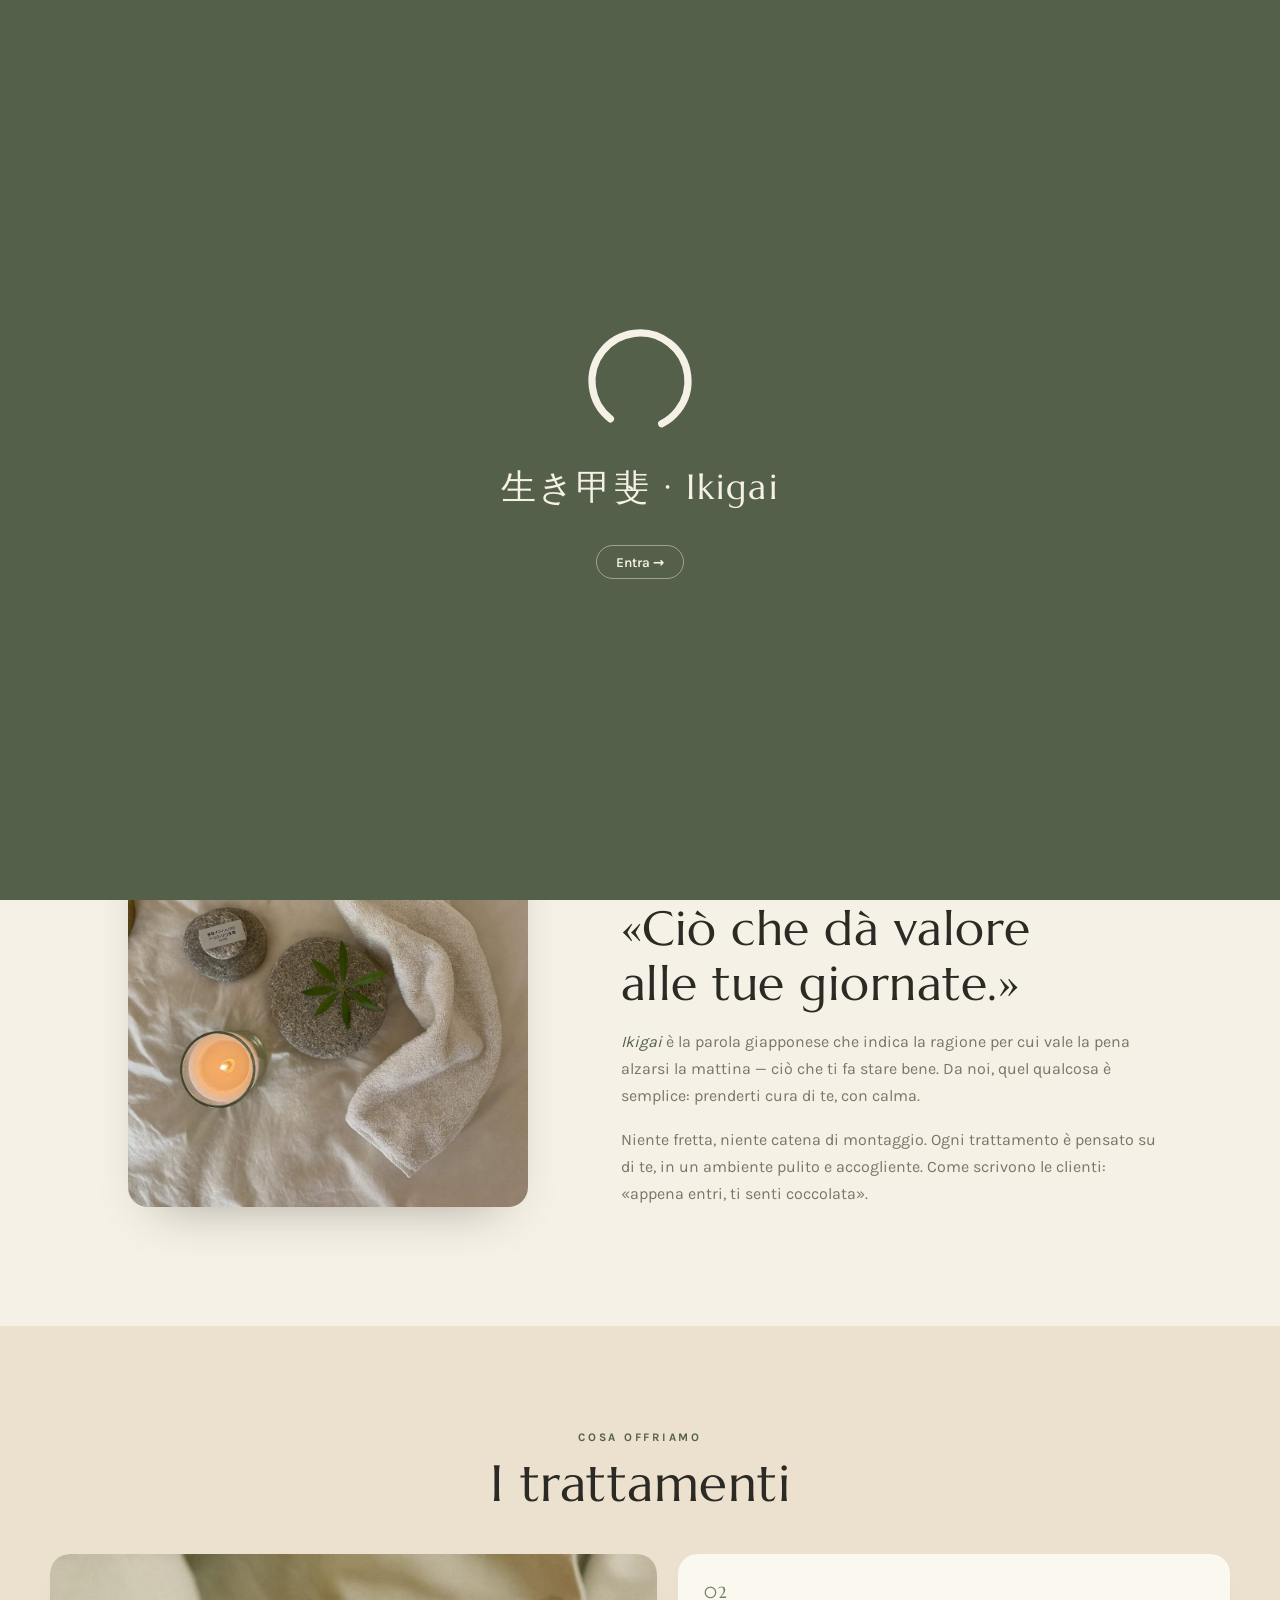
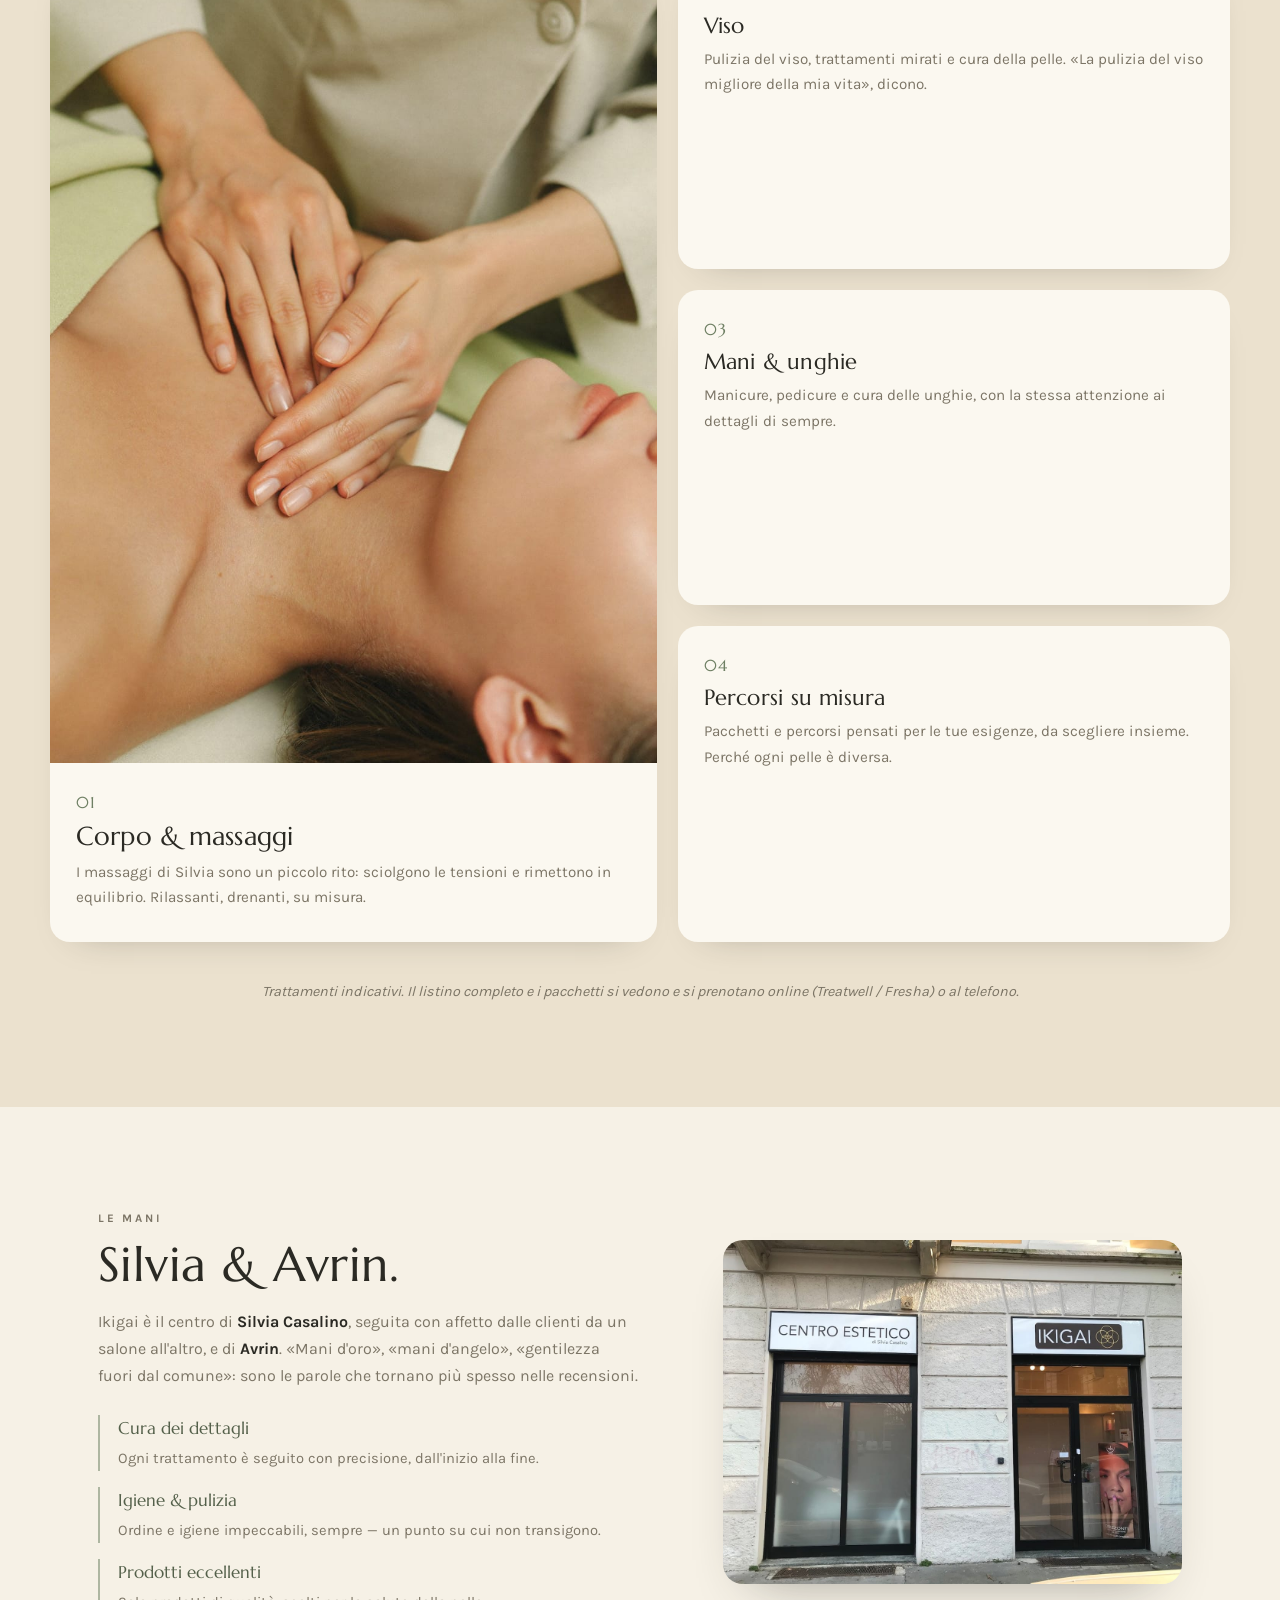
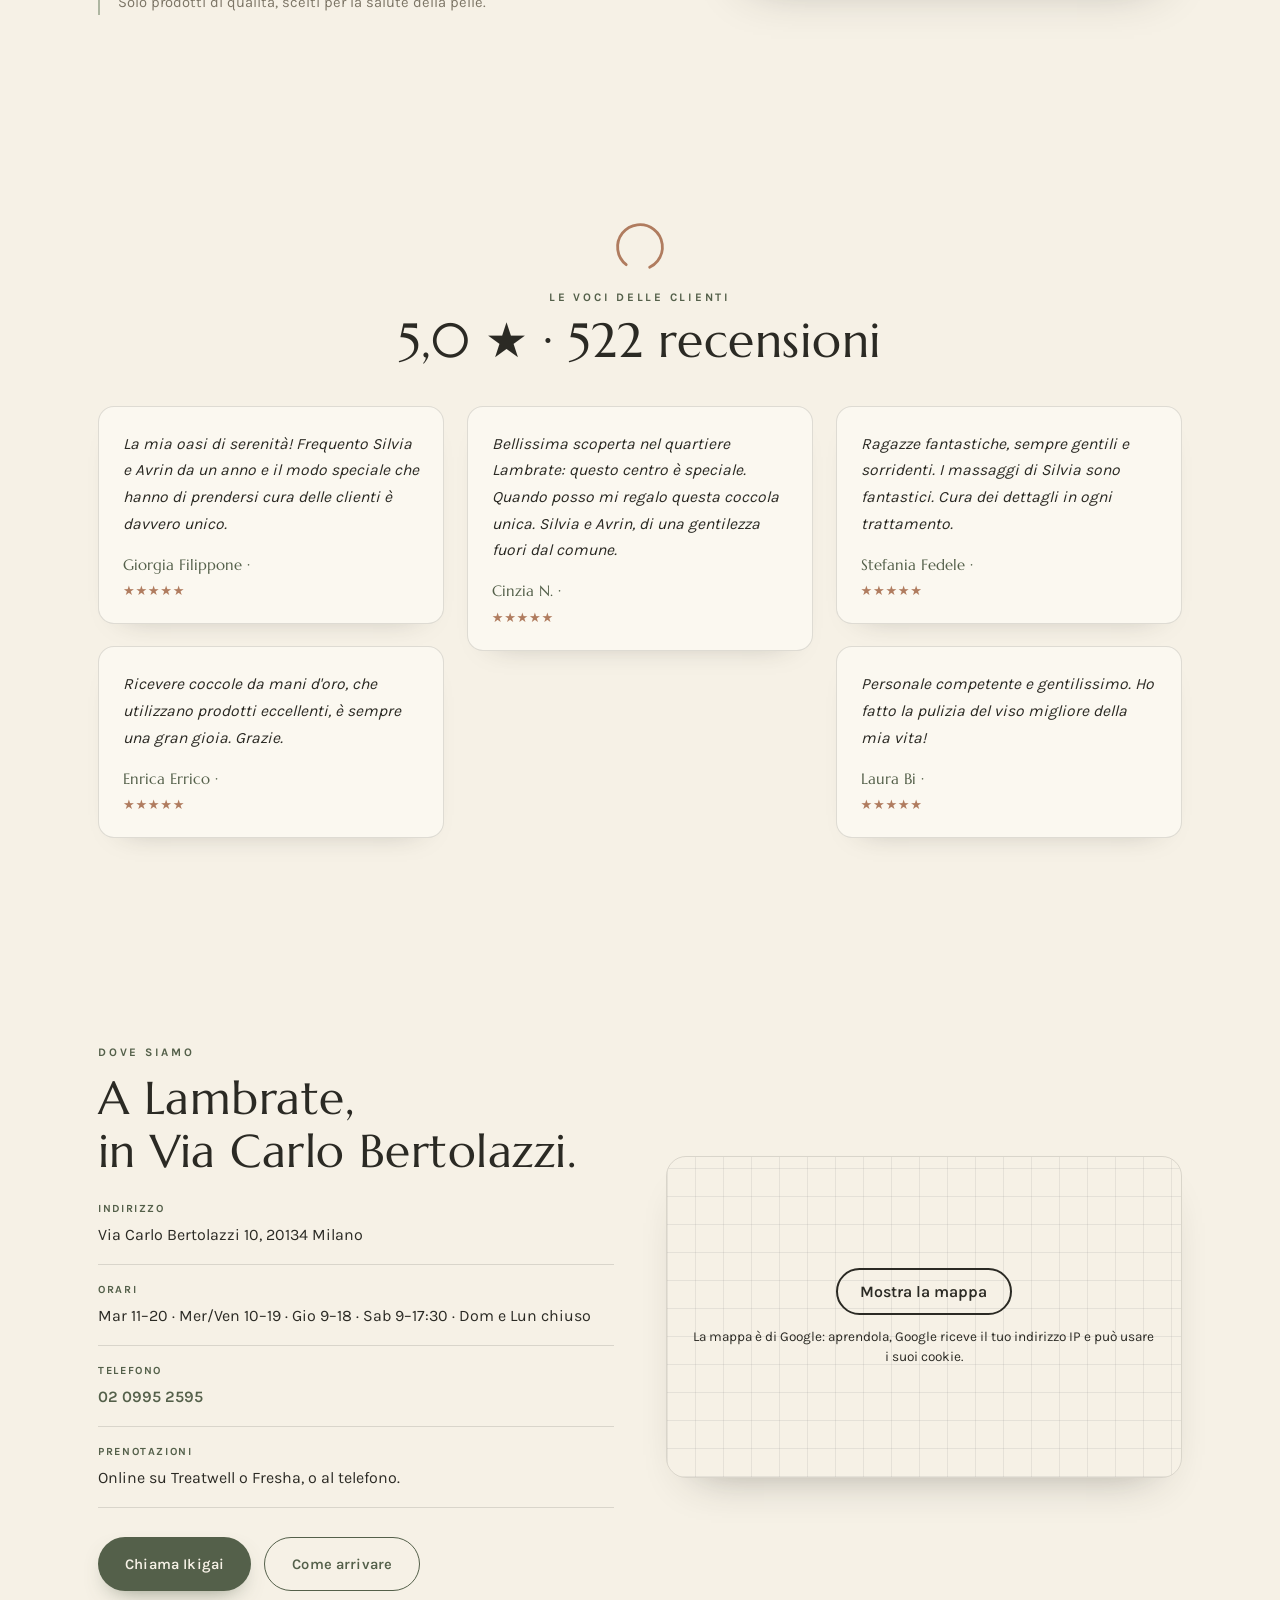
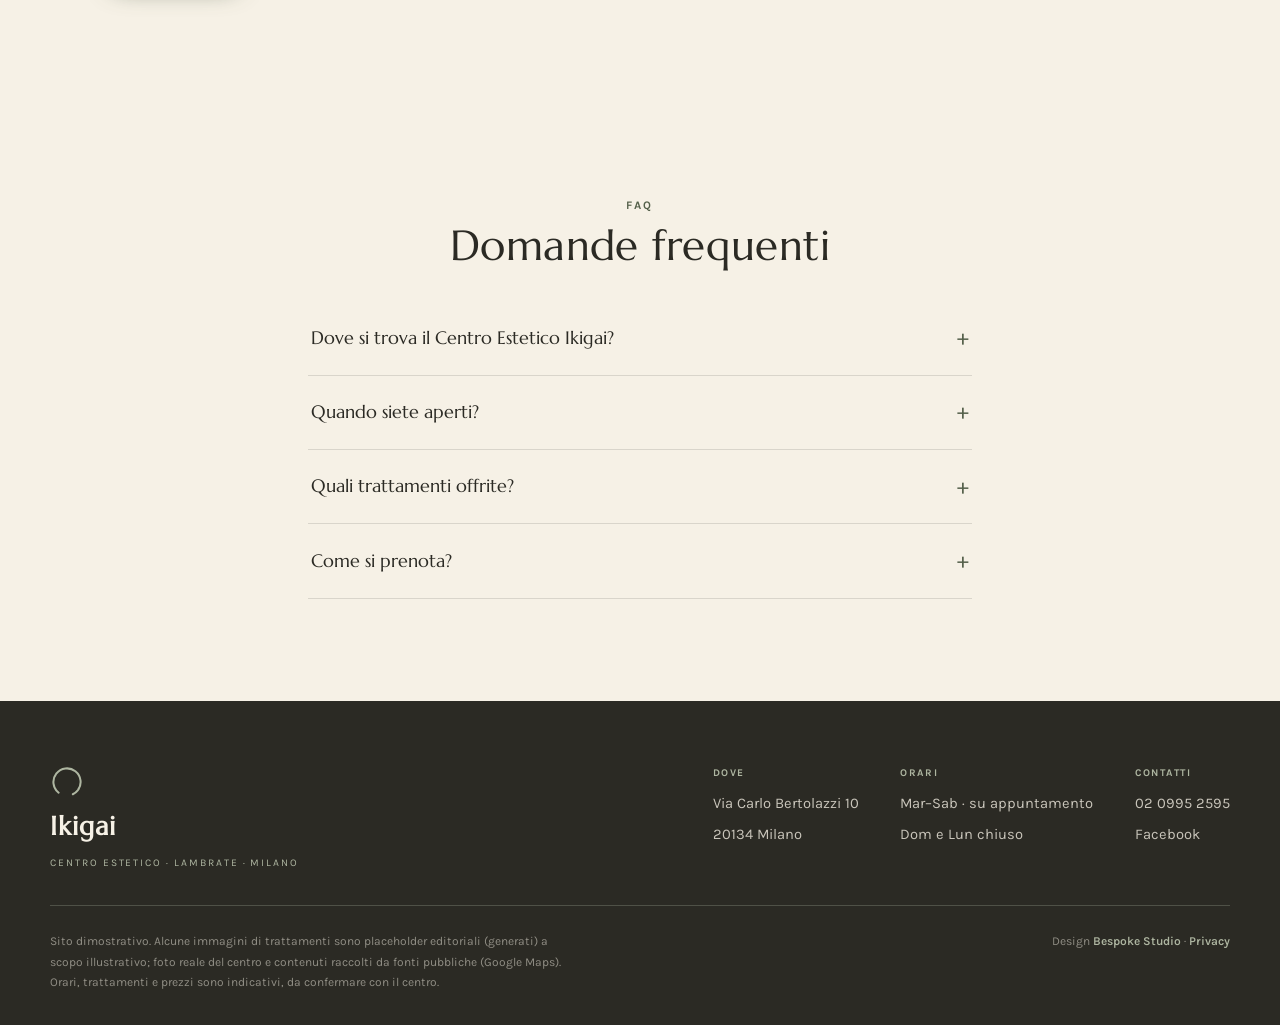
==== commit 45d401c5: "Privacy e pulizia: caratteri sul sito, mappa al clic, informativa, noindex - caratteri copiati nel s" ====
--- a/index.html
+++ b/index.html
@@ -3,6 +3,7 @@
 <head>
 <meta charset="UTF-8" />
 <meta name="viewport" content="width=device-width, initial-scale=1.0" />
+<meta name="robots" content="noindex">
 <title>Ikigai — centro estetico & benessere a Lambrate · Milano</title>
 <meta name="description" content="Centro Estetico Ikigai di Silvia Casalino: la tua oasi di serenità a Lambrate (Via Carlo Bertolazzi 10, Milano). Viso, corpo, massaggi e unghie. 5,0 su 522 recensioni. Prenditi cura di te." />
 <link rel="canonical" href="https://rotenzark.github.io/ikigai/" />
@@ -21,28 +22,62 @@
 <link rel="icon" href="img/favicon.svg" type="image/svg+xml" />
 <link rel="icon" href="img/favicon-32.png" sizes="32x32" type="image/png" />
 <link rel="apple-touch-icon" href="img/apple-touch-icon.png" />
-<link rel="preconnect" href="https://fonts.googleapis.com" />
-<link rel="preconnect" href="https://fonts.gstatic.com" crossorigin />
-<link href="https://fonts.googleapis.com/css2?family=Marcellus&family=Karla:wght@400;500;600;700&display=swap" rel="stylesheet" />
+<link rel="stylesheet" href="fonts/fonts.css?v=1">
 <link rel="stylesheet" href="css/styles.css?v=1" />
 <script type="application/ld+json">
 {
-  "@context": "https://schema.org", "@type": "DaySpa",
+  "@context": "https://schema.org",
+  "@type": "DaySpa",
   "name": "Centro Estetico Ikigai",
   "description": "Centro estetico e benessere a Lambrate, Milano: trattamenti viso, corpo, massaggi e unghie. La tua oasi di serenità.",
   "url": "https://rotenzark.github.io/ikigai/",
-  "telephone": "+390209952595", "priceRange": "€€",
+  "telephone": "+390209952595",
+  "priceRange": "€€",
   "image": "https://rotenzark.github.io/ikigai/img/hero-viso.jpg",
-  "address": { "@type": "PostalAddress", "streetAddress": "Via Carlo Bertolazzi 10", "addressLocality": "Milano", "postalCode": "20134", "addressCountry": "IT" },
-  "geo": { "@type": "GeoCoordinates", "latitude": 45.4838968, "longitude": 9.2400491 },
-  "aggregateRating": { "@type": "AggregateRating", "ratingValue": "5.0", "reviewCount": "522" },
+  "address": {
+    "@type": "PostalAddress",
+    "streetAddress": "Via Carlo Bertolazzi 10",
+    "addressLocality": "Milano",
+    "postalCode": "20134",
+    "addressCountry": "IT"
+  },
+  "geo": {
+    "@type": "GeoCoordinates",
+    "latitude": 45.4838968,
+    "longitude": 9.2400491
+  },
   "openingHoursSpecification": [
-    { "@type": "OpeningHoursSpecification", "dayOfWeek": "Tuesday", "opens": "11:00", "closes": "20:00" },
-    { "@type": "OpeningHoursSpecification", "dayOfWeek": ["Wednesday","Friday"], "opens": "10:00", "closes": "19:00" },
-    { "@type": "OpeningHoursSpecification", "dayOfWeek": "Thursday", "opens": "09:00", "closes": "18:00" },
-    { "@type": "OpeningHoursSpecification", "dayOfWeek": "Saturday", "opens": "09:00", "closes": "17:30" }
+    {
+      "@type": "OpeningHoursSpecification",
+      "dayOfWeek": "Tuesday",
+      "opens": "11:00",
+      "closes": "20:00"
+    },
+    {
+      "@type": "OpeningHoursSpecification",
+      "dayOfWeek": [
+        "Wednesday",
+        "Friday"
+      ],
+      "opens": "10:00",
+      "closes": "19:00"
+    },
+    {
+      "@type": "OpeningHoursSpecification",
+      "dayOfWeek": "Thursday",
+      "opens": "09:00",
+      "closes": "18:00"
+    },
+    {
+      "@type": "OpeningHoursSpecification",
+      "dayOfWeek": "Saturday",
+      "opens": "09:00",
+      "closes": "17:30"
+    }
   ],
-  "sameAs": ["https://www.facebook.com/CentroEsteticoIkigai"]
+  "sameAs": [
+    "https://www.facebook.com/CentroEsteticoIkigai"
+  ]
 }
 </script>
 <script type="application/ld+json">
@@ -156,11 +191,11 @@
     <p class="kicker" data-i18n="rev.kicker">Le voci delle clienti</p><h2 data-i18n="rev.h2">5,0 ★ · 522 recensioni</h2>
   </div>
   <div class="rev-grid">
-    <blockquote class="rev reveal"><p>La mia oasi di serenità! Frequento Silvia e Avrin da un anno e il modo speciale che hanno di prendersi cura delle clienti è davvero unico.</p><cite>Giorgia Filippone · <span>★★★★★</span></cite></blockquote>
-    <blockquote class="rev reveal reveal-d1"><p>Ricevere coccole da mani d'oro, che utilizzano prodotti eccellenti, è sempre una gran gioia. Grazie.</p><cite>Enrica Errico · <span>★★★★★</span></cite></blockquote>
-    <blockquote class="rev reveal reveal-d2"><p>Bellissima scoperta nel quartiere Lambrate: questo centro è speciale. Quando posso mi regalo questa coccola unica. Silvia e Avrin, di una gentilezza fuori dal comune.</p><cite>Cinzia N. · <span>★★★★★</span></cite></blockquote>
-    <blockquote class="rev reveal"><p>Ragazze fantastiche, sempre gentili e sorridenti. I massaggi di Silvia sono fantastici. Cura dei dettagli in ogni trattamento.</p><cite>Stefania Fedele · <span>★★★★★</span></cite></blockquote>
-    <blockquote class="rev reveal reveal-d1"><p>Personale competente e gentilissimo. Ho fatto la pulizia del viso migliore della mia vita!</p><cite>Laura Bi · <span>★★★★★</span></cite></blockquote>
+    <blockquote class="rev reveal"><p lang="it">La mia oasi di serenità! Frequento Silvia e Avrin da un anno e il modo speciale che hanno di prendersi cura delle clienti è davvero unico.</p><cite>Giorgia Filippone · <span>★★★★★</span></cite></blockquote>
+    <blockquote class="rev reveal reveal-d1"><p lang="it">Ricevere coccole da mani d'oro, che utilizzano prodotti eccellenti, è sempre una gran gioia. Grazie.</p><cite>Enrica Errico · <span>★★★★★</span></cite></blockquote>
+    <blockquote class="rev reveal reveal-d2"><p lang="it">Bellissima scoperta nel quartiere Lambrate: questo centro è speciale. Quando posso mi regalo questa coccola unica. Silvia e Avrin, di una gentilezza fuori dal comune.</p><cite>Cinzia N. · <span>★★★★★</span></cite></blockquote>
+    <blockquote class="rev reveal"><p lang="it">Ragazze fantastiche, sempre gentili e sorridenti. I massaggi di Silvia sono fantastici. Cura dei dettagli in ogni trattamento.</p><cite>Stefania Fedele · <span>★★★★★</span></cite></blockquote>
+    <blockquote class="rev reveal reveal-d1"><p lang="it">Personale competente e gentilissimo. Ho fatto la pulizia del viso migliore della mia vita!</p><cite>Laura Bi · <span>★★★★★</span></cite></blockquote>
   </div>
 </section>
 
@@ -181,7 +216,7 @@
         <a class="btn btn-line" href="https://www.google.com/maps/dir/?api=1&destination=Centro+Estetico+Ikigai+Via+Carlo+Bertolazzi+10+Milano" target="_blank" rel="noopener" data-i18n="dove.route">Come arrivare</a>
       </div>
     </div>
-    <div class="dove-map reveal"><iframe title="Mappa Centro Estetico Ikigai" src="https://www.google.com/maps?q=Centro+Estetico+Ikigai+Via+Carlo+Bertolazzi+10+Milano&output=embed" loading="lazy" referrerpolicy="no-referrer-when-downgrade"></iframe></div>
+    <div class="dove-map reveal"><div class="mappa-clic" data-mappa-clic style="--mappa-h: 320px"><template><iframe title="Mappa Centro Estetico Ikigai" src="https://www.google.com/maps?q=Centro+Estetico+Ikigai+Via+Carlo+Bertolazzi+10+Milano&output=embed" loading="lazy" referrerpolicy="no-referrer-when-downgrade"></iframe></template><div class="mappa-clic__velo"><a class="mappa-clic__btn" href="https://www.google.com/maps/dir/?api=1&destination=Centro+Estetico+Ikigai+Via+Carlo+Bertolazzi+10+Milano" target="_blank" rel="noopener">Mostra la mappa</a><p class="mappa-clic__nota">La mappa è di Google: aprendola, Google riceve il tuo indirizzo IP e può usare i suoi cookie.</p></div></div></div>
   </div>
 </section>
 
@@ -210,7 +245,7 @@
   </div>
   <div class="foot-bottom">
     <p data-i18n="foot.disclaimer">Sito dimostrativo. Alcune immagini di trattamenti sono placeholder editoriali (generati) a scopo illustrativo; foto reale del centro e contenuti raccolti da fonti pubbliche (Google Maps). Orari, trattamenti e prezzi sono indicativi, da confermare con il centro.</p>
-    <p class="foot-credit">Design <a href="https://bespokestud.io" target="_blank" rel="noopener">Bespoke Studio</a></p>
+    <p class="foot-credit">Design <a href="https://bespokestud.io" target="_blank" rel="noopener">Bespoke Studio</a> · <a href="privacy.html">Privacy</a></p>
   </div>
 </footer>
 
@@ -221,5 +256,6 @@
 </nav>
 
 <script src="js/main.js?v=1"></script>
+<script src="js/mappa-clic.js?v=1" defer></script>
 </body>
 </html>
--- a/fonts/fonts.css
+++ b/fonts/fonts.css
@@ -0,0 +1,91 @@
+/* Caratteri ospitati sul sito: nessuna richiesta a Google Fonts o Fontshare (giro privacy 1/10/2026). Licenze in LICENSE.txt. */
+/* latin-ext */
+@font-face {
+  font-family: 'Karla';
+  font-style: normal;
+  font-weight: 400;
+  font-display: swap;
+  src: url(karla-v33-qkB9XvYC6trAT55ZBi1ueQVIjQTD-JrIH2G7nytkHRyQ8p4wUjm6bnEr.woff2) format('woff2');
+  unicode-range: U+0100-02BA, U+02BD-02C5, U+02C7-02CC, U+02CE-02D7, U+02DD-02FF, U+0304, U+0308, U+0329, U+1D00-1DBF, U+1E00-1E9F, U+1EF2-1EFF, U+2020, U+20A0-20AB, U+20AD-20C0, U+2113, U+2C60-2C7F, U+A720-A7FF;
+}
+/* latin */
+@font-face {
+  font-family: 'Karla';
+  font-style: normal;
+  font-weight: 400;
+  font-display: swap;
+  src: url(karla-v33-qkB9XvYC6trAT55ZBi1ueQVIjQTD-JrIH2G7nytkHRyQ8p4wUje6bg.woff2) format('woff2');
+  unicode-range: U+0000-00FF, U+0131, U+0152-0153, U+02BB-02BC, U+02C6, U+02DA, U+02DC, U+0304, U+0308, U+0329, U+2000-206F, U+20AC, U+2122, U+2191, U+2193, U+2212, U+2215, U+FEFF, U+FFFD;
+}
+/* latin-ext */
+@font-face {
+  font-family: 'Karla';
+  font-style: normal;
+  font-weight: 500;
+  font-display: swap;
+  src: url(karla-v33-qkB9XvYC6trAT55ZBi1ueQVIjQTD-JrIH2G7nytkHRyQ8p4wUjm6bnEr.woff2) format('woff2');
+  unicode-range: U+0100-02BA, U+02BD-02C5, U+02C7-02CC, U+02CE-02D7, U+02DD-02FF, U+0304, U+0308, U+0329, U+1D00-1DBF, U+1E00-1E9F, U+1EF2-1EFF, U+2020, U+20A0-20AB, U+20AD-20C0, U+2113, U+2C60-2C7F, U+A720-A7FF;
+}
+/* latin */
+@font-face {
+  font-family: 'Karla';
+  font-style: normal;
+  font-weight: 500;
+  font-display: swap;
+  src: url(karla-v33-qkB9XvYC6trAT55ZBi1ueQVIjQTD-JrIH2G7nytkHRyQ8p4wUje6bg.woff2) format('woff2');
+  unicode-range: U+0000-00FF, U+0131, U+0152-0153, U+02BB-02BC, U+02C6, U+02DA, U+02DC, U+0304, U+0308, U+0329, U+2000-206F, U+20AC, U+2122, U+2191, U+2193, U+2212, U+2215, U+FEFF, U+FFFD;
+}
+/* latin-ext */
+@font-face {
+  font-family: 'Karla';
+  font-style: normal;
+  font-weight: 600;
+  font-display: swap;
+  src: url(karla-v33-qkB9XvYC6trAT55ZBi1ueQVIjQTD-JrIH2G7nytkHRyQ8p4wUjm6bnEr.woff2) format('woff2');
+  unicode-range: U+0100-02BA, U+02BD-02C5, U+02C7-02CC, U+02CE-02D7, U+02DD-02FF, U+0304, U+0308, U+0329, U+1D00-1DBF, U+1E00-1E9F, U+1EF2-1EFF, U+2020, U+20A0-20AB, U+20AD-20C0, U+2113, U+2C60-2C7F, U+A720-A7FF;
+}
+/* latin */
+@font-face {
+  font-family: 'Karla';
+  font-style: normal;
+  font-weight: 600;
+  font-display: swap;
+  src: url(karla-v33-qkB9XvYC6trAT55ZBi1ueQVIjQTD-JrIH2G7nytkHRyQ8p4wUje6bg.woff2) format('woff2');
+  unicode-range: U+0000-00FF, U+0131, U+0152-0153, U+02BB-02BC, U+02C6, U+02DA, U+02DC, U+0304, U+0308, U+0329, U+2000-206F, U+20AC, U+2122, U+2191, U+2193, U+2212, U+2215, U+FEFF, U+FFFD;
+}
+/* latin-ext */
+@font-face {
+  font-family: 'Karla';
+  font-style: normal;
+  font-weight: 700;
+  font-display: swap;
+  src: url(karla-v33-qkB9XvYC6trAT55ZBi1ueQVIjQTD-JrIH2G7nytkHRyQ8p4wUjm6bnEr.woff2) format('woff2');
+  unicode-range: U+0100-02BA, U+02BD-02C5, U+02C7-02CC, U+02CE-02D7, U+02DD-02FF, U+0304, U+0308, U+0329, U+1D00-1DBF, U+1E00-1E9F, U+1EF2-1EFF, U+2020, U+20A0-20AB, U+20AD-20C0, U+2113, U+2C60-2C7F, U+A720-A7FF;
+}
+/* latin */
+@font-face {
+  font-family: 'Karla';
+  font-style: normal;
+  font-weight: 700;
+  font-display: swap;
+  src: url(karla-v33-qkB9XvYC6trAT55ZBi1ueQVIjQTD-JrIH2G7nytkHRyQ8p4wUje6bg.woff2) format('woff2');
+  unicode-range: U+0000-00FF, U+0131, U+0152-0153, U+02BB-02BC, U+02C6, U+02DA, U+02DC, U+0304, U+0308, U+0329, U+2000-206F, U+20AC, U+2122, U+2191, U+2193, U+2212, U+2215, U+FEFF, U+FFFD;
+}
+/* latin-ext */
+@font-face {
+  font-family: 'Marcellus';
+  font-style: normal;
+  font-weight: 400;
+  font-display: swap;
+  src: url(marcellus-v14-wEO_EBrOk8hQLDvIAF81WPoK7Es.woff2) format('woff2');
+  unicode-range: U+0100-02BA, U+02BD-02C5, U+02C7-02CC, U+02CE-02D7, U+02DD-02FF, U+0304, U+0308, U+0329, U+1D00-1DBF, U+1E00-1E9F, U+1EF2-1EFF, U+2020, U+20A0-20AB, U+20AD-20C0, U+2113, U+2C60-2C7F, U+A720-A7FF;
+}
+/* latin */
+@font-face {
+  font-family: 'Marcellus';
+  font-style: normal;
+  font-weight: 400;
+  font-display: swap;
+  src: url(marcellus-v14-wEO_EBrOk8hQLDvIAF81VvoK.woff2) format('woff2');
+  unicode-range: U+0000-00FF, U+0131, U+0152-0153, U+02BB-02BC, U+02C6, U+02DA, U+02DC, U+0304, U+0308, U+0329, U+2000-206F, U+20AC, U+2122, U+2191, U+2193, U+2212, U+2215, U+FEFF, U+FFFD;
+}
--- a/css/styles.css
+++ b/css/styles.css
@@ -217,3 +217,12 @@
   .intro-mark .enso circle{stroke-dashoffset:0}
   html{scroll-behavior:auto}
 }
+
+/*MAPPACLIC*/
+/* la mappa Google si carica solo al clic (giro privacy 1/10/2026) */
+.mappa-clic { display: flex; align-items: center; justify-content: center; width: 100%; height: 100%; min-height: var(--mappa-h, 320px); box-sizing: border-box; padding: 24px; text-align: center; background: repeating-linear-gradient(0deg, rgba(127, 127, 127, 0.14) 0 1px, transparent 1px 28px), repeating-linear-gradient(90deg, rgba(127, 127, 127, 0.14) 0 1px, transparent 1px 28px); }
+.mappa-clic__velo { display: flex; flex-direction: column; align-items: center; gap: 12px; max-width: 32em; }
+.mappa-clic__btn { display: inline-block; padding: 0.75em 1.4em; border: 2px solid currentColor; border-radius: 999px; color: inherit; font: inherit; font-weight: 600; line-height: 1.2; text-decoration: none; background: transparent; cursor: pointer; }
+.mappa-clic__btn:hover, .mappa-clic__btn:focus-visible { text-decoration: underline; }
+.mappa-clic__nota { margin: 0; font-size: 0.85em; line-height: 1.45; }
+/*/MAPPACLIC*/
